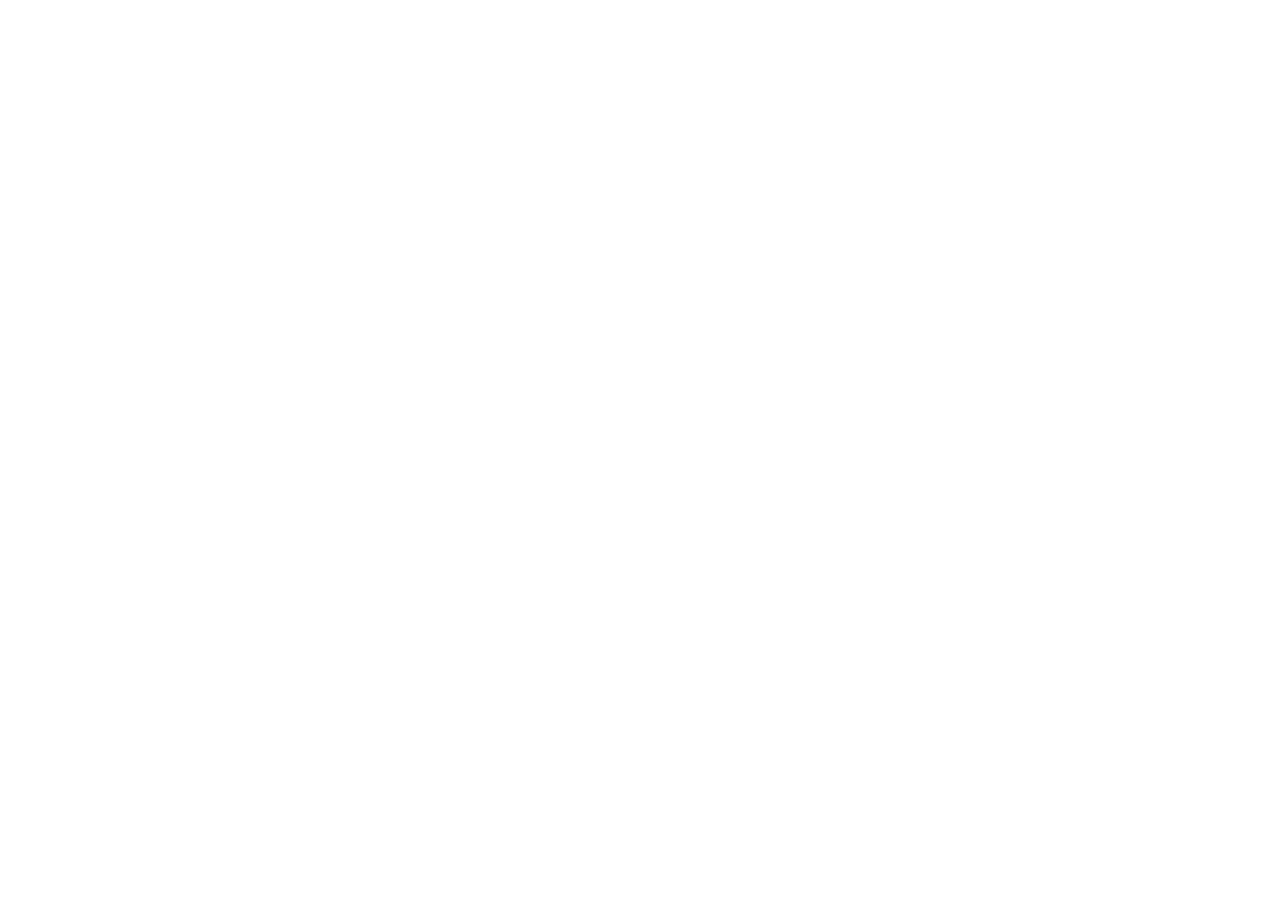
==== index.html @ aaaff266 "feat: changed index title name" ====
<!DOCTYPE html>
<html lang="en">

<head>
  <meta charset="UTF-8">
  <meta name="viewport" content="width=device-width, initial-scale=1.0">
  <title>Tech Connect Main Page</title>
</head>

<body>

</body>

</html>
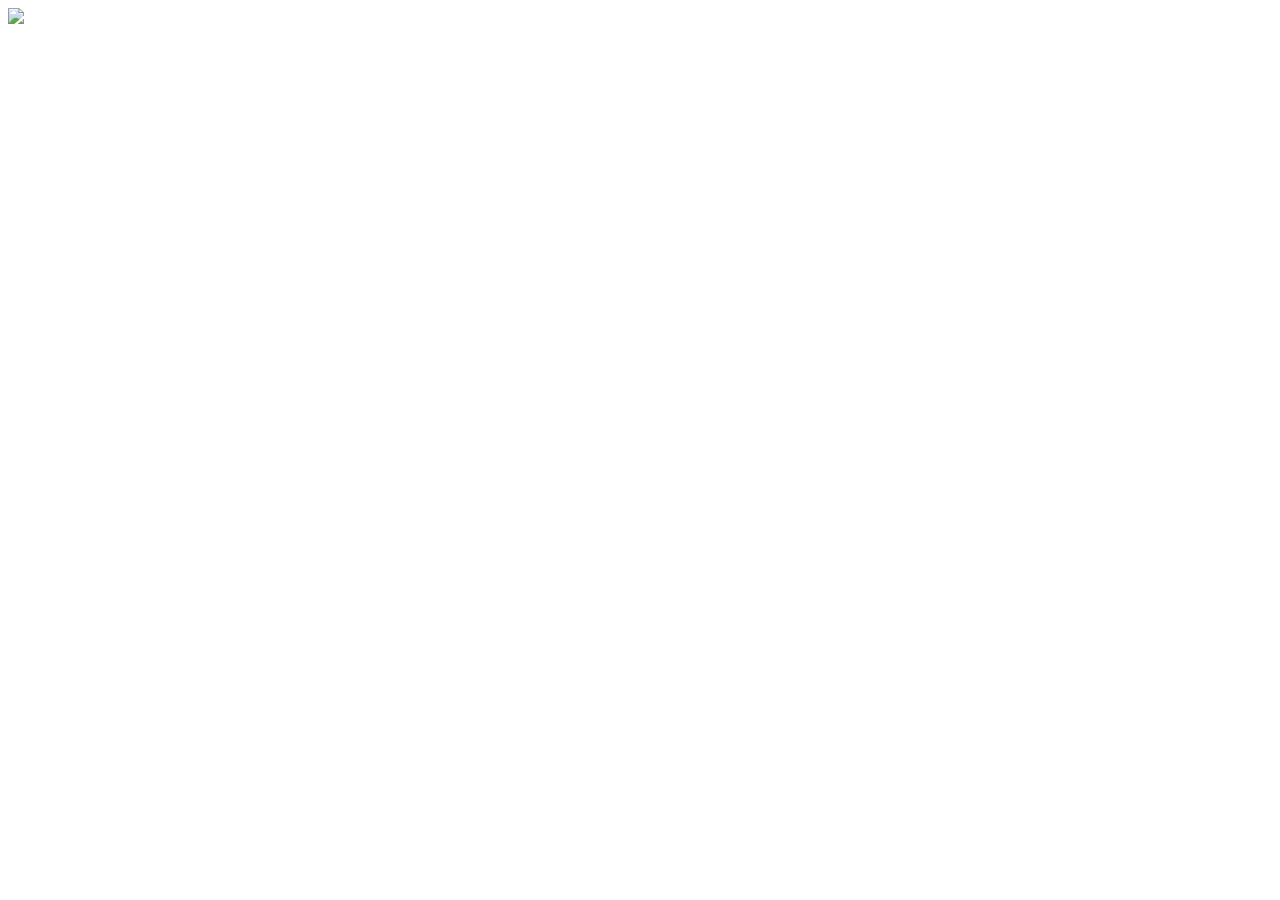
==== commit 46573560: "feat: add header and image" ====
--- a/index.html
+++ b/index.html
@@ -5,10 +5,19 @@
   <meta charset="UTF-8">
   <meta name="viewport" content="width=device-width, initial-scale=1.0">
   <title>Tech Connect Main Page</title>
+  <link rel="stylesheet" href="styles.css">
 </head>
 
 <body>
-
+  <header>
+    <div class="menu">
+    </div>
+  </header>
+  <main>
+    <div class="image">
+      <img src="./images/background.png">
+    </div>
+  </main>
 </body>
 
 </html>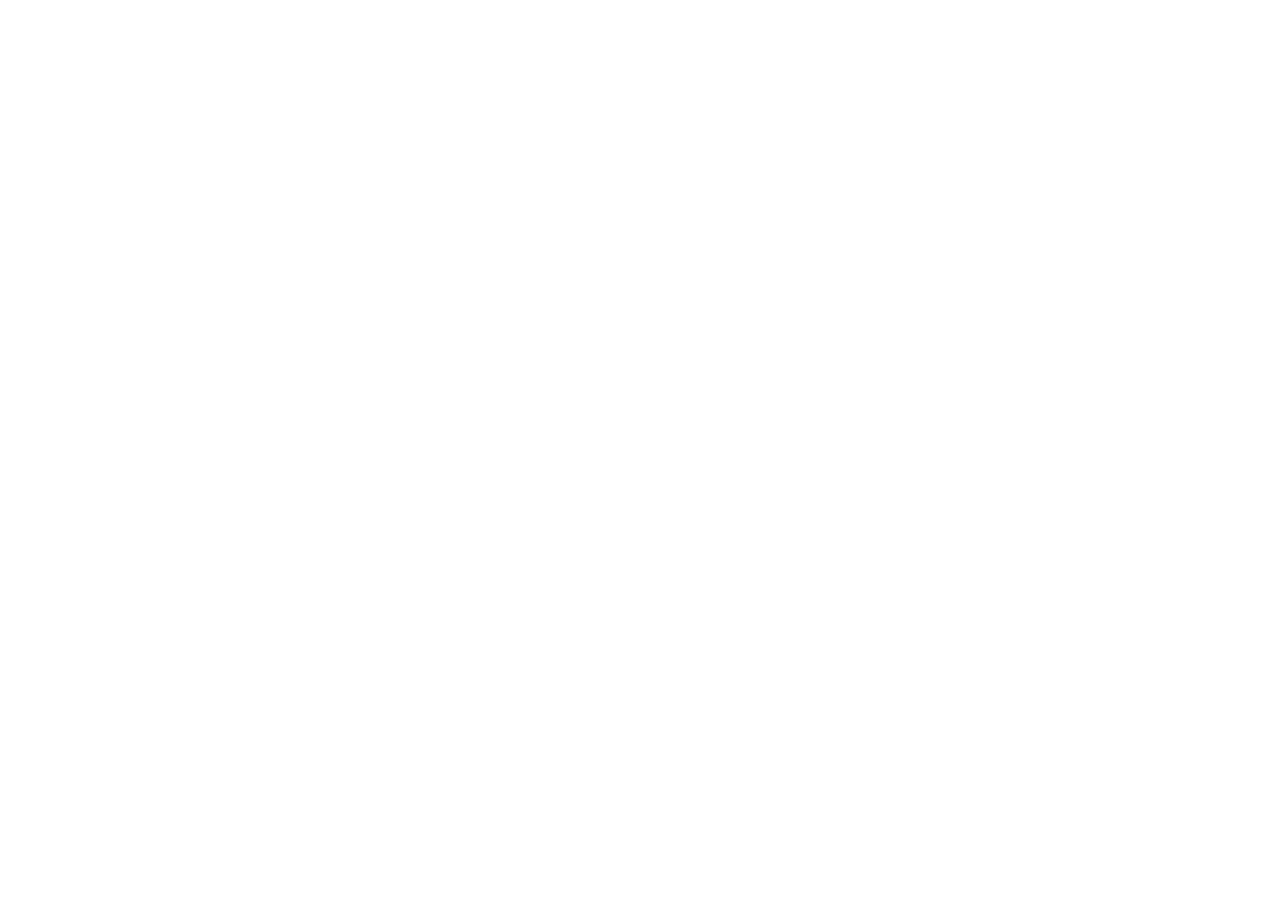
==== commit 4dcd2e70: "feat: changed image to background" ====
--- a/index.html
+++ b/index.html
@@ -15,7 +15,6 @@
   </header>
   <main>
     <div class="image">
-      <img src="./images/background.png">
     </div>
   </main>
 </body>
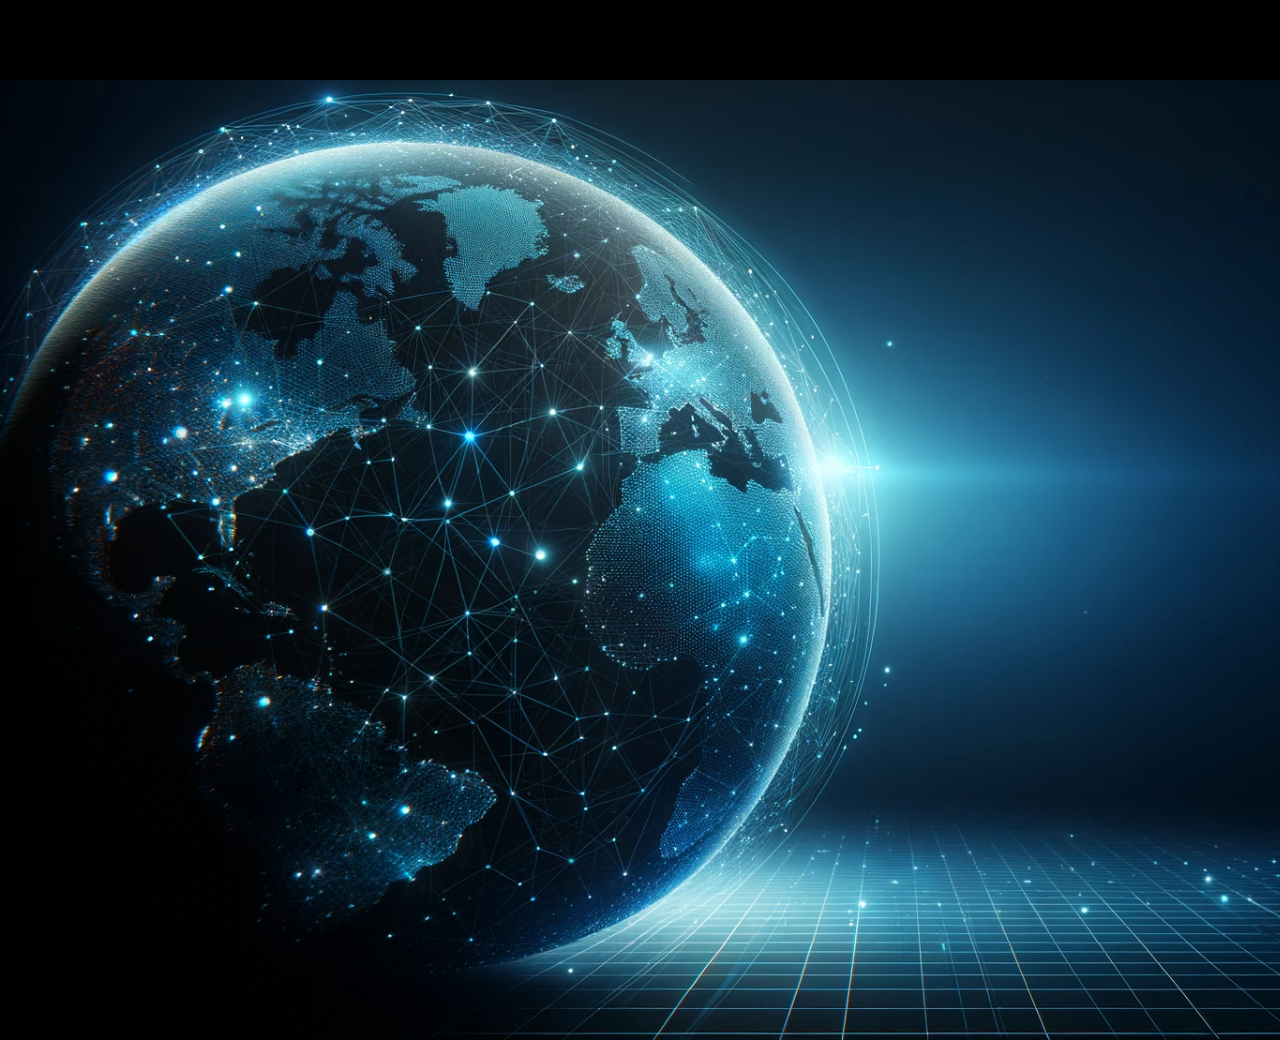
==== commit 66db1a3b: "feat: added footer in html" ====
--- a/index.html
+++ b/index.html
@@ -17,6 +17,9 @@
     <div class="image">
     </div>
   </main>
+  <footer>
+    <div class="footer"></div>
+  </footer>
 </body>
 
 </html>--- a/styles.css
+++ b/styles.css
@@ -0,0 +1,17 @@
+body {
+  margin: 0;
+}
+
+.menu {
+  width: 100%;
+  height: 5rem;
+  background-color: black;
+  position: sticky;
+}
+
+.image {
+  width: auto;
+  height: 60rem;
+  background-image: url(./images/background.png);
+  background-size: cover;
+}
